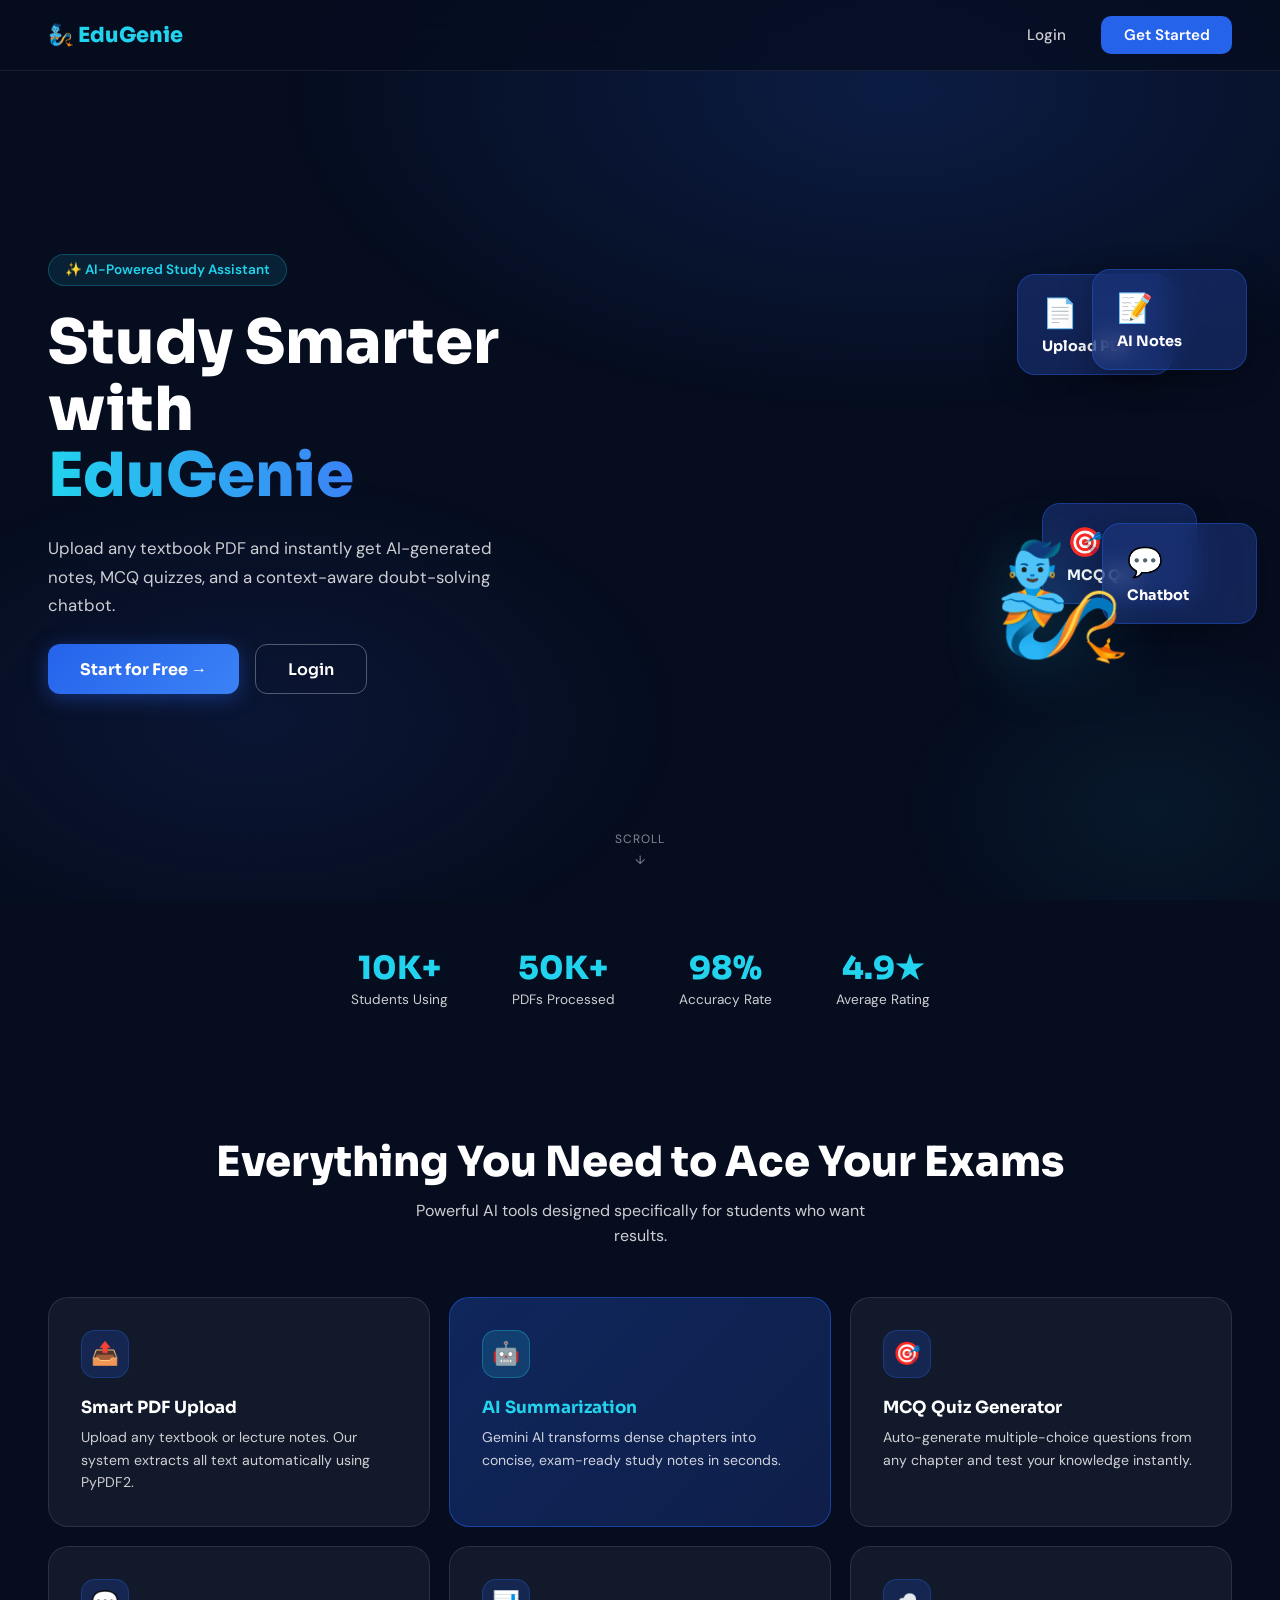
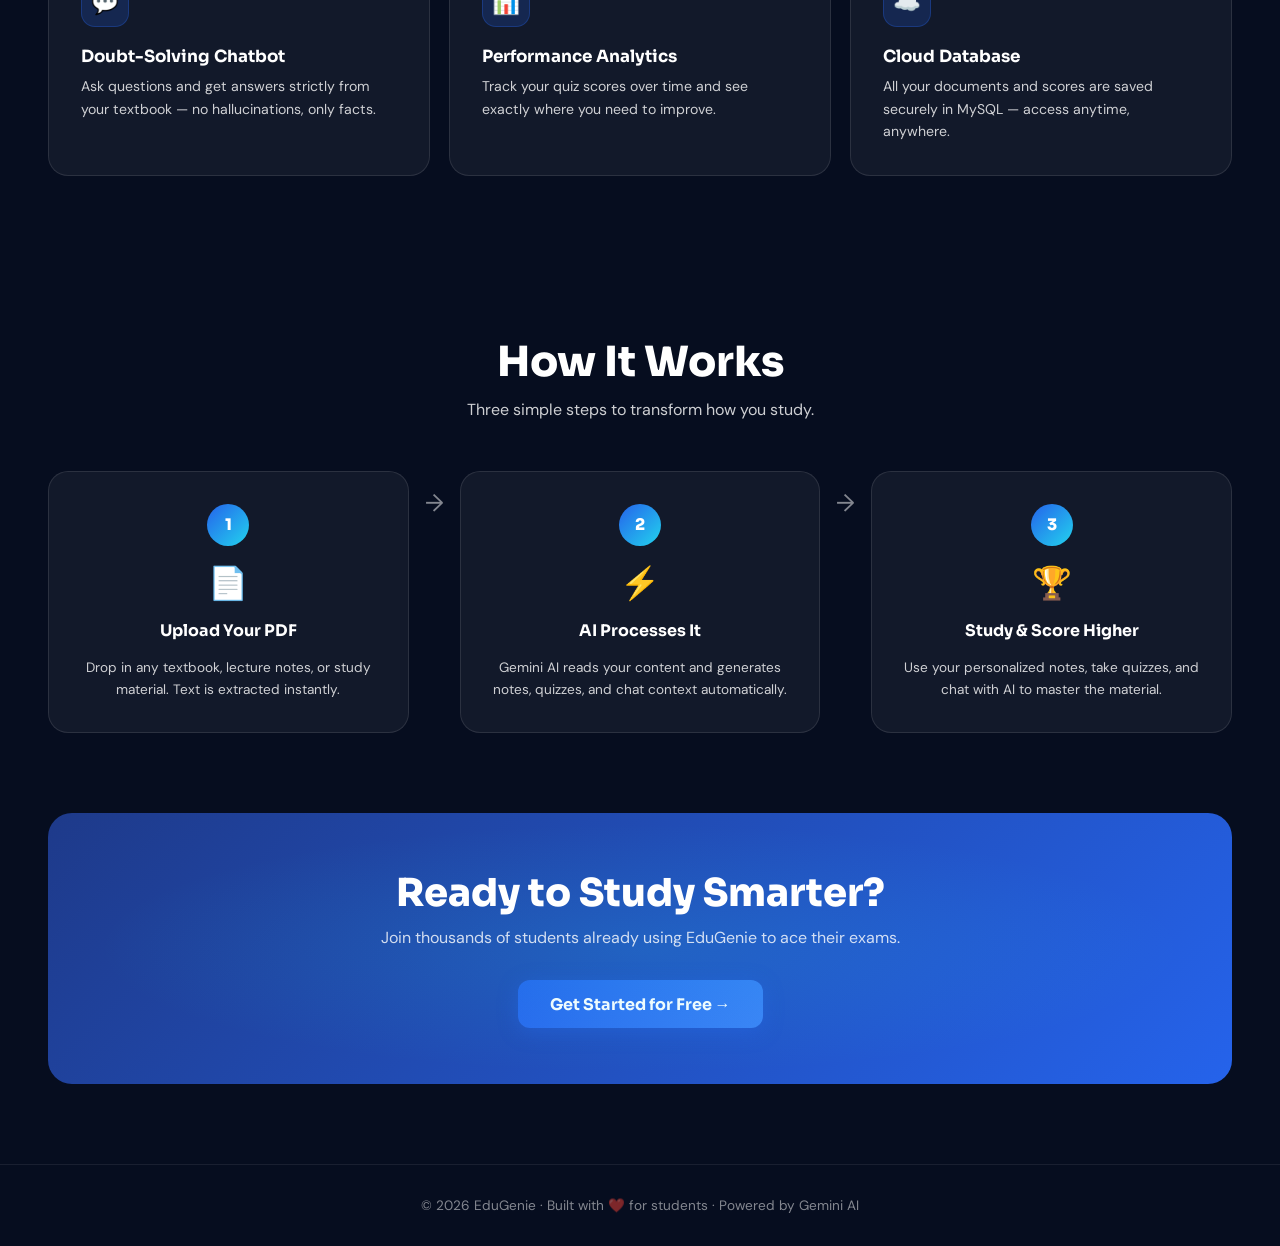
==== templates/landing.html @ 8dbcc5f8 "Initial commit: EduGenie AI Study Companion" ====
<!DOCTYPE html>
<html lang="en">
<head>
    <meta charset="UTF-8" />
    <meta name="viewport" content="width=device-width, initial-scale=1.0"/>
    <title>EduGenie – Study Smarter with AI</title>
    <link href="https://fonts.googleapis.com/css2?family=Sora:wght@400;600;700;800&family=DM+Sans:wght@400;500;600&display=swap" rel="stylesheet"/>
    <style>
        *, *::before, *::after { box-sizing: border-box; margin: 0; padding: 0; }
        :root {
            --navy:      #060D1F;
            --navy2:     #0B1530;
            --navy3:     #0F2050;
            --primary:   #1E3A8A;
            --blue:      #2563EB;
            --blueviv:   #3B82F6;
            --cyan:      #22D3EE;
            --white:     #FFFFFF;
            --w80:       rgba(255,255,255,0.80);
            --w50:       rgba(255,255,255,0.50);
            --w10:       rgba(255,255,255,0.08);
            --card:      rgba(255,255,255,0.05);
            --cardb:     rgba(255,255,255,0.10);
            --fd: 'Sora', sans-serif;
            --fb: 'DM Sans', sans-serif;
        }
        html { scroll-behavior: smooth; }
        body {
            font-family: var(--fb);
            background: var(--navy);
            color: var(--white);
            overflow-x: hidden;
        }
        body::before {
            content: '';
            position: fixed; inset: 0;
            background:
                radial-gradient(ellipse 80% 60% at 70% 10%, rgba(37,99,235,.18) 0%, transparent 60%),
                radial-gradient(ellipse 60% 50% at 20% 80%, rgba(30,58,138,.20) 0%, transparent 55%),
                radial-gradient(ellipse 40% 40% at 90% 90%, rgba(34,211,238,.06) 0%, transparent 50%);
            pointer-events: none; z-index: 0;
        }

        /* NAV */
        nav {
            position: fixed; top: 0; left: 0; right: 0; z-index: 100;
            display: flex; align-items: center; justify-content: space-between;
            padding: 1rem 3rem;
            background: rgba(6,13,31,.75);
            backdrop-filter: blur(16px);
            border-bottom: 1px solid var(--w10);
        }
        .nav-logo {
            display: flex; align-items: center; gap: .6rem;
            font-family: var(--fd); font-size: 1.3rem; font-weight: 800;
            color: var(--cyan); text-decoration: none;
        }
        .nav-actions { display: flex; align-items: center; gap: 1rem; }
        .btn-ghost {
            background: transparent; color: var(--w80); border: none;
            padding: .5rem 1.2rem; font-family: var(--fb); font-size: .95rem;
            font-weight: 500; cursor: pointer; border-radius: 8px;
            text-decoration: none; transition: color .2s;
        }
        .btn-ghost:hover { color: var(--white); }
        .btn-cta {
            background: var(--blue); color: var(--white); border: none;
            padding: .55rem 1.4rem; font-family: var(--fb); font-size: .95rem;
            font-weight: 600; cursor: pointer; border-radius: 10px;
            text-decoration: none; transition: all .2s;
        }
        .btn-cta:hover { background: var(--blueviv); transform: translateY(-1px); box-shadow: 0 6px 20px rgba(37,99,235,.5); }

        /* HERO */
        .hero {
            position: relative; z-index: 1;
            min-height: 100vh;
            display: flex; align-items: center;
            padding: 7rem 3rem 4rem;
            max-width: 1280px; margin: 0 auto; gap: 2rem;
        }
        .hero-left { flex: 1; display: flex; flex-direction: column; gap: 1.5rem; }
        .badge {
            display: inline-flex; align-items: center; gap: .5rem;
            background: rgba(34,211,238,.10); border: 1px solid rgba(34,211,238,.25);
            border-radius: 100px; padding: .4rem 1rem;
            font-size: .85rem; font-weight: 600; color: var(--cyan); width: fit-content;
        }
        .hero h1 {
            font-family: var(--fd); font-size: clamp(2.4rem,5vw,3.8rem);
            font-weight: 800; line-height: 1.1; color: var(--white);
        }
        .hero h1 .hl {
            background: linear-gradient(90deg, var(--cyan), var(--blueviv));
            -webkit-background-clip: text; -webkit-text-fill-color: transparent; background-clip: text;
        }
        .hero p { font-size: 1.05rem; color: var(--w80); line-height: 1.7; max-width: 480px; }
        .hero-btns { display: flex; gap: 1rem; flex-wrap: wrap; }
        .btn-hp {
            background: linear-gradient(135deg, var(--blue), var(--blueviv));
            color: var(--white); border: none; padding: .85rem 2rem;
            font-family: var(--fd); font-size: 1rem; font-weight: 700;
            cursor: pointer; border-radius: 12px; transition: all .25s;
            text-decoration: none; display: inline-flex; align-items: center; gap: .5rem;
            box-shadow: 0 4px 20px rgba(37,99,235,.4);
        }
        .btn-hp:hover { transform: translateY(-2px); box-shadow: 0 8px 30px rgba(37,99,235,.6); }
        .btn-ho {
            background: transparent; color: var(--white);
            border: 1.5px solid rgba(255,255,255,.3);
            padding: .85rem 2rem; font-family: var(--fd); font-size: 1rem; font-weight: 600;
            cursor: pointer; border-radius: 12px; transition: all .25s;
            text-decoration: none; display: inline-flex; align-items: center;
        }
        .btn-ho:hover { background: var(--w10); border-color: rgba(255,255,255,.5); }

        /* FLOATING CARDS */
        .hero-right {
            flex: 1; position: relative; height: 440px;
            display: flex; align-items: center; justify-content: center;
        }
        .fc {
            position: absolute;
            background: rgba(30,58,138,.5); backdrop-filter: blur(12px);
            border: 1px solid rgba(37,99,235,.4); border-radius: 18px;
            padding: 1.2rem 1.5rem; min-width: 155px;
            box-shadow: 0 8px 32px rgba(0,0,0,.3);
            animation: float 6s ease-in-out infinite;
        }
        .fc .fi { font-size: 1.8rem; margin-bottom: .3rem; }
        .fc .fl { font-family: var(--fd); font-size: .9rem; font-weight: 700; color: var(--white); }
        .fc1 { top: 20px;  right: 60px;  animation-delay: 0s; }
        .fc2 { top: 15px;  right:-15px;  animation-delay: 1.5s; }
        .fc3 { bottom:90px; right:35px;  animation-delay: 0.8s; }
        .fc4 { bottom:70px; right:-25px; animation-delay: 2.2s; }
        .mascot {
            position: absolute; bottom: 20px; right: 100px;
            font-size: 7rem; animation: float 4s ease-in-out infinite;
            animation-delay: .5s; filter: drop-shadow(0 10px 30px rgba(34,211,238,.2));
        }
        @keyframes float { 0%,100%{transform:translateY(0)} 50%{transform:translateY(-12px)} }

        .scroll-hint {
            position: absolute; bottom: 2rem; left: 50%; transform: translateX(-50%);
            color: var(--w50); font-size: .75rem; letter-spacing: 1px;
            text-transform: uppercase; animation: pulse 2s ease-in-out infinite;
            display: flex; flex-direction: column; align-items: center; gap: .3rem;
        }
        @keyframes pulse { 0%,100%{opacity:.4} 50%{opacity:1} }

        /* STATS */
        .stats {
            position: relative; z-index: 1;
            display: flex; justify-content: center; gap: 4rem;
            padding: 3rem; flex-wrap: wrap;
        }
        .stat { text-align: center; }
        .stat-num { font-family: var(--fd); font-size: 2rem; font-weight: 800; color: var(--cyan); }
        .stat-lbl { font-size: .85rem; color: var(--w80); margin-top: .2rem; }

        /* SECTION */
        .section {
            position: relative; z-index: 1;
            padding: 5rem 3rem; max-width: 1280px; margin: 0 auto;
        }
        .sec-hdr { text-align: center; margin-bottom: 3rem; }
        .sec-hdr h2 {
            font-family: var(--fd); font-size: clamp(1.8rem,3.5vw,2.6rem);
            font-weight: 800; color: var(--white); margin-bottom: .6rem;
        }
        .sec-hdr p { color: var(--w80); font-size: 1rem; max-width: 500px; margin: 0 auto; line-height: 1.6; }

        /* FEATURE GRID */
        .feat-grid {
            display: grid; grid-template-columns: repeat(3,1fr); gap: 1.2rem;
        }
        .feat-card {
            background: var(--card); border: 1px solid var(--cardb);
            border-radius: 20px; padding: 2rem;
            transition: all .3s; position: relative; overflow: hidden;
        }
        .feat-card::before {
            content: ''; position: absolute; inset: 0;
            background: linear-gradient(135deg,rgba(37,99,235,.12),transparent);
            opacity: 0; transition: opacity .3s;
        }
        .feat-card:hover { border-color: rgba(37,99,235,.5); transform: translateY(-4px); box-shadow: 0 12px 40px rgba(37,99,235,.2); }
        .feat-card:hover::before { opacity: 1; }
        .feat-card.featured { background: linear-gradient(135deg,rgba(37,99,235,.3),rgba(30,58,138,.4)); border-color: rgba(37,99,235,.5); }
        .feat-icon {
            width: 48px; height: 48px; border-radius: 14px;
            background: rgba(37,99,235,.2); border: 1px solid rgba(37,99,235,.3);
            display: flex; align-items: center; justify-content: center;
            font-size: 1.4rem; margin-bottom: 1.2rem;
        }
        .feat-card.featured .feat-icon { background: rgba(34,211,238,.15); border-color: rgba(34,211,238,.3); }
        .feat-card h3 { font-family: var(--fd); font-size: 1.05rem; font-weight: 700; color: var(--white); margin-bottom: .5rem; }
        .feat-card.featured h3 { color: var(--cyan); }
        .feat-card p { font-size: .88rem; color: var(--w80); line-height: 1.6; }

        /* HOW IT WORKS */
        .steps { display: flex; gap: 1rem; align-items: stretch; margin-top: 2.5rem; }
        .step {
            flex: 1; display: flex; flex-direction: column; align-items: center;
            text-align: center; gap: 1rem; padding: 2rem 1.5rem;
            background: var(--card); border: 1px solid var(--cardb); border-radius: 20px;
        }
        .step-num {
            width: 42px; height: 42px; border-radius: 50%;
            background: linear-gradient(135deg, var(--blue), var(--cyan));
            display: flex; align-items: center; justify-content: center;
            font-family: var(--fd); font-weight: 800; font-size: 1rem; color: var(--white);
        }
        .step h4 { font-family: var(--fd); font-size: 1rem; font-weight: 700; color: var(--white); }
        .step p { font-size: .85rem; color: var(--w80); line-height: 1.6; }
        .step-arr { color: var(--w50); font-size: 1.5rem; padding-top: 1rem; flex-shrink: 0; }

        /* CTA BANNER */
        .cta {
            position: relative; z-index: 1;
            margin: 0 3rem 5rem;
            background: linear-gradient(135deg, var(--primary), var(--blue));
            border-radius: 24px; padding: 3.5rem; text-align: center; overflow: hidden;
        }
        .cta::before {
            content: ''; position: absolute; inset: 0;
            background: radial-gradient(ellipse at center, rgba(34,211,238,.15) 0%, transparent 65%);
        }
        .cta h2 { font-family: var(--fd); font-size: clamp(1.6rem,3vw,2.4rem); font-weight: 800; color: var(--white); margin-bottom: .6rem; position: relative; }
        .cta p  { color: var(--w80); margin-bottom: 2rem; font-size: 1rem; position: relative; }

        footer {
            position: relative; z-index: 1; text-align: center; padding: 2rem;
            color: var(--w50); font-size: .85rem; border-top: 1px solid var(--w10);
        }

        @media (max-width: 900px) {
            nav { padding: 1rem 1.5rem; }
            .hero { flex-direction: column; padding: 6rem 1.5rem 3rem; }
            .hero-right { display: none; }
            .feat-grid { grid-template-columns: 1fr; }
            .steps { flex-direction: column; }
            .step-arr { display: none; }
            .section { padding: 3rem 1.5rem; }
            .cta { margin: 0 1.5rem 3rem; padding: 2.5rem 1.5rem; }
            .stats { gap: 2rem; padding: 2rem 1.5rem; }
        }
        @media (min-width:901px) and (max-width:1100px) { .feat-grid { grid-template-columns: repeat(2,1fr); } }
    </style>
</head>
<body>

<nav>
    <a href="/" class="nav-logo">🧞 EduGenie</a>
    <div class="nav-actions">
        <a href="/login" class="btn-ghost">Login</a>
        <a href="/login" class="btn-cta">Get Started</a>
    </div>
</nav>

<!-- HERO -->
<section class="hero">
    <div class="hero-left">
        <div class="badge">✨ AI-Powered Study Assistant</div>
        <h1>Study Smarter with<br/><span class="hl">EduGenie</span></h1>
        <p>Upload any textbook PDF and instantly get AI-generated notes, MCQ quizzes, and a context-aware doubt-solving chatbot.</p>
        <div class="hero-btns">
            <a href="/login" class="btn-hp">Start for Free →</a>
            <a href="/login" class="btn-ho">Login</a>
        </div>
    </div>
    <div class="hero-right">
        <div class="fc fc1"><div class="fi">📄</div><div class="fl">Upload PDF</div></div>
        <div class="fc fc2"><div class="fi">📝</div><div class="fl">AI Notes</div></div>
        <div class="fc fc3"><div class="fi">🎯</div><div class="fl">MCQ Quiz</div></div>
        <div class="fc fc4"><div class="fi">💬</div><div class="fl">Chatbot</div></div>
        <div class="mascot">🧞</div>
    </div>
    <div class="scroll-hint"><span>scroll</span>↓</div>
</section>

<!-- STATS -->
<div class="stats">
    <div class="stat"><div class="stat-num">10K+</div><div class="stat-lbl">Students Using</div></div>
    <div class="stat"><div class="stat-num">50K+</div><div class="stat-lbl">PDFs Processed</div></div>
    <div class="stat"><div class="stat-num">98%</div><div class="stat-lbl">Accuracy Rate</div></div>
    <div class="stat"><div class="stat-num">4.9★</div><div class="stat-lbl">Average Rating</div></div>
</div>

<!-- FEATURES -->
<section class="section" id="features">
    <div class="sec-hdr">
        <h2>Everything You Need to Ace Your Exams</h2>
        <p>Powerful AI tools designed specifically for students who want results.</p>
    </div>
    <div class="feat-grid">
        <div class="feat-card">
            <div class="feat-icon">📤</div>
            <h3>Smart PDF Upload</h3>
            <p>Upload any textbook or lecture notes. Our system extracts all text automatically using PyPDF2.</p>
        </div>
        <div class="feat-card featured">
            <div class="feat-icon">🤖</div>
            <h3>AI Summarization</h3>
            <p>Gemini AI transforms dense chapters into concise, exam-ready study notes in seconds.</p>
        </div>
        <div class="feat-card">
            <div class="feat-icon">🎯</div>
            <h3>MCQ Quiz Generator</h3>
            <p>Auto-generate multiple-choice questions from any chapter and test your knowledge instantly.</p>
        </div>
        <div class="feat-card">
            <div class="feat-icon">💬</div>
            <h3>Doubt-Solving Chatbot</h3>
            <p>Ask questions and get answers strictly from your textbook — no hallucinations, only facts.</p>
        </div>
        <div class="feat-card">
            <div class="feat-icon">📊</div>
            <h3>Performance Analytics</h3>
            <p>Track your quiz scores over time and see exactly where you need to improve.</p>
        </div>
        <div class="feat-card">
            <div class="feat-icon">☁️</div>
            <h3>Cloud Database</h3>
            <p>All your documents and scores are saved securely in MySQL — access anytime, anywhere.</p>
        </div>
    </div>
</section>

<!-- HOW IT WORKS -->
<section class="section">
    <div class="sec-hdr">
        <h2>How It Works</h2>
        <p>Three simple steps to transform how you study.</p>
    </div>
    <div class="steps">
        <div class="step">
            <div class="step-num">1</div>
            <div style="font-size:2rem">📄</div>
            <h4>Upload Your PDF</h4>
            <p>Drop in any textbook, lecture notes, or study material. Text is extracted instantly.</p>
        </div>
        <div class="step-arr">→</div>
        <div class="step">
            <div class="step-num">2</div>
            <div style="font-size:2rem">⚡</div>
            <h4>AI Processes It</h4>
            <p>Gemini AI reads your content and generates notes, quizzes, and chat context automatically.</p>
        </div>
        <div class="step-arr">→</div>
        <div class="step">
            <div class="step-num">3</div>
            <div style="font-size:2rem">🏆</div>
            <h4>Study & Score Higher</h4>
            <p>Use your personalized notes, take quizzes, and chat with AI to master the material.</p>
        </div>
    </div>
</section>

<!-- CTA -->
<div class="cta">
    <h2>Ready to Study Smarter?</h2>
    <p>Join thousands of students already using EduGenie to ace their exams.</p>
    <a href="/login" class="btn-hp">Get Started for Free →</a>
</div>

<footer>© 2026 EduGenie · Built with ❤️ for students · Powered by Gemini AI</footer>

</body>
</html>
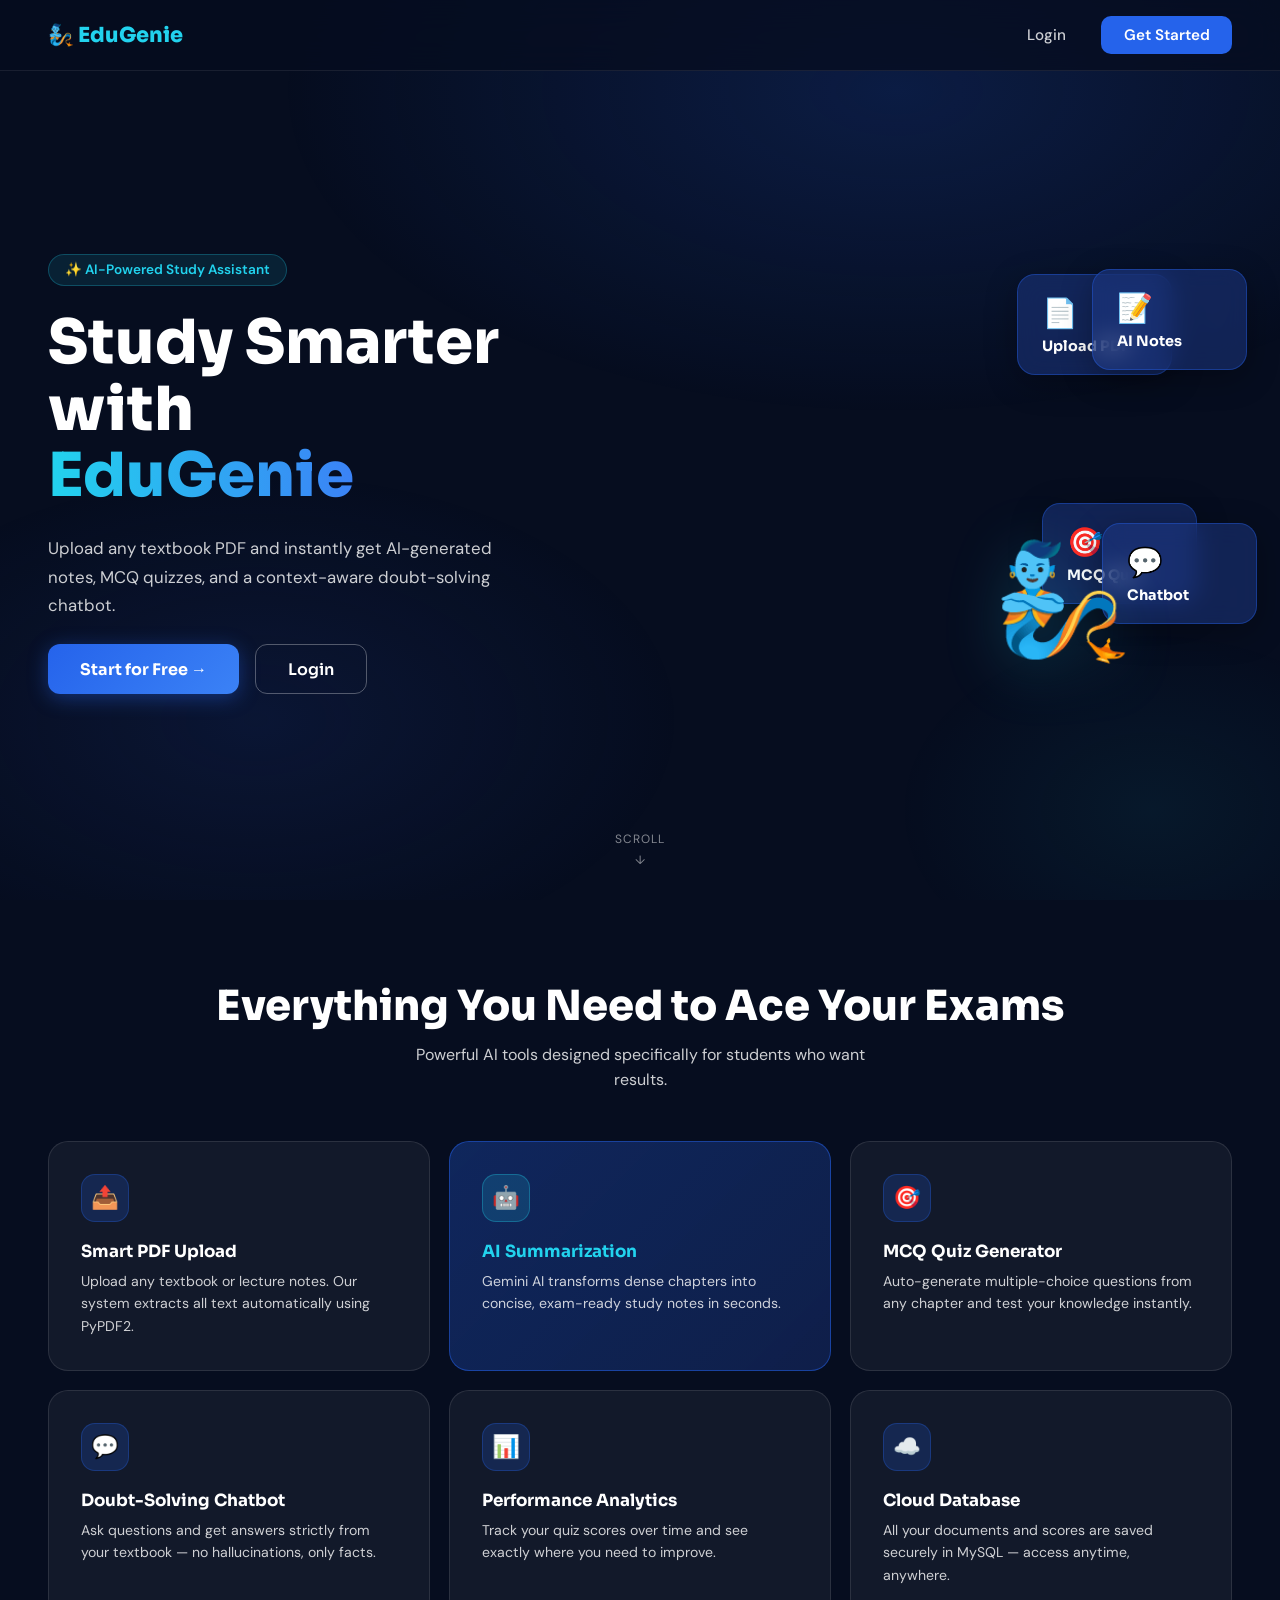
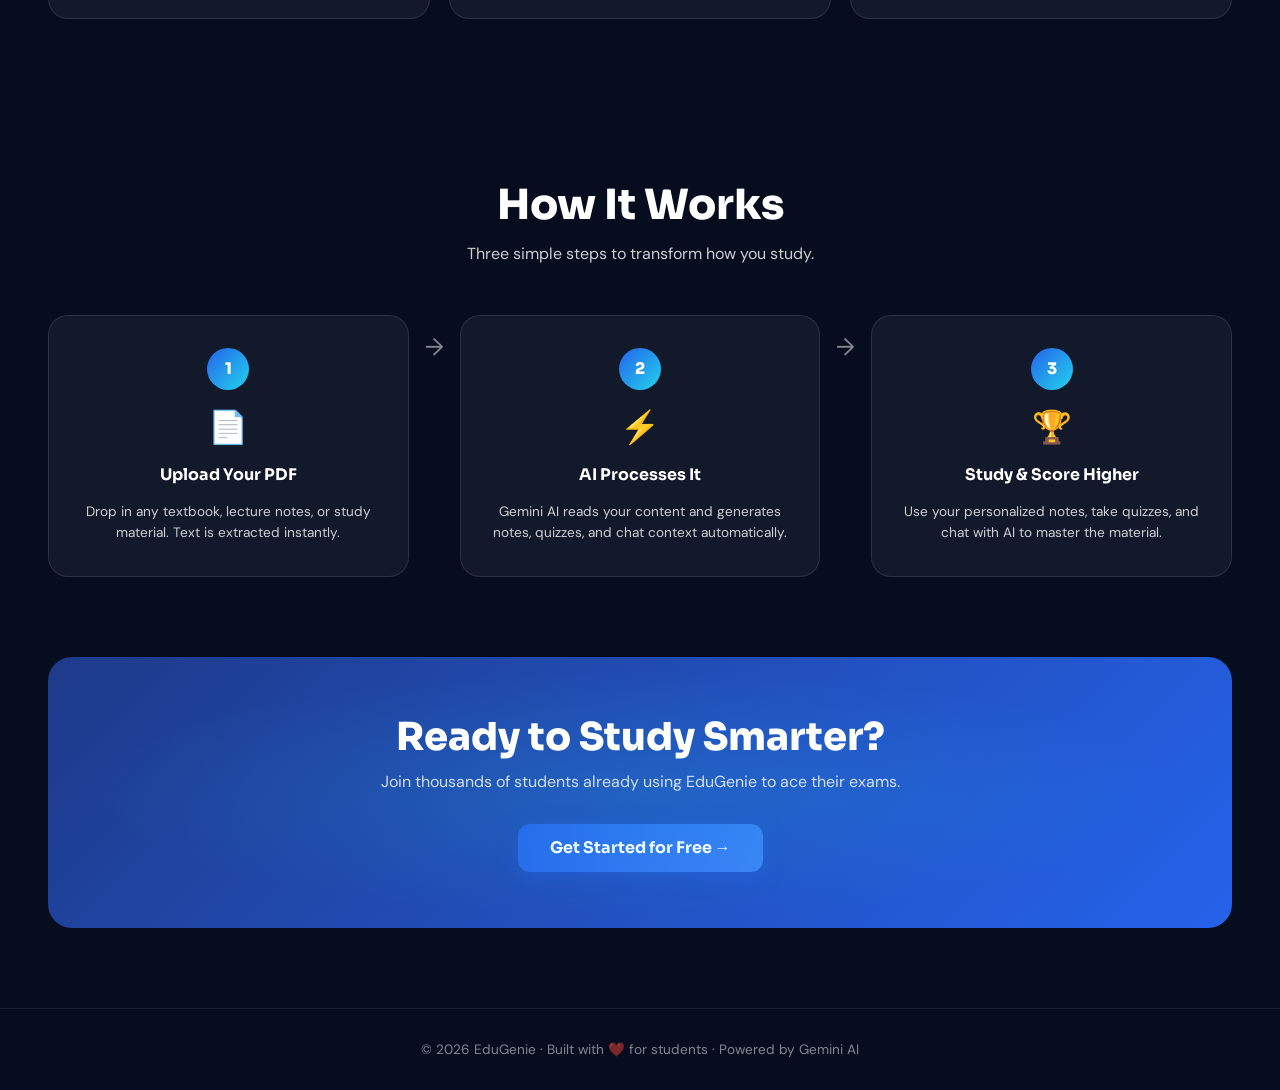
==== commit 203a4ecb: "remove stats section" ====
--- a/templates/landing.html
+++ b/templates/landing.html
@@ -148,16 +148,7 @@
         }
         @keyframes pulse { 0%,100%{opacity:.4} 50%{opacity:1} }
 
-        /* STATS */
-        .stats {
-            position: relative; z-index: 1;
-            display: flex; justify-content: center; gap: 4rem;
-            padding: 3rem; flex-wrap: wrap;
-        }
-        .stat { text-align: center; }
-        .stat-num { font-family: var(--fd); font-size: 2rem; font-weight: 800; color: var(--cyan); }
-        .stat-lbl { font-size: .85rem; color: var(--w80); margin-top: .2rem; }
-
+       
         /* SECTION */
         .section {
             position: relative; z-index: 1;
@@ -279,13 +270,7 @@
     <div class="scroll-hint"><span>scroll</span>↓</div>
 </section>
 
-<!-- STATS -->
-<div class="stats">
-    <div class="stat"><div class="stat-num">10K+</div><div class="stat-lbl">Students Using</div></div>
-    <div class="stat"><div class="stat-num">50K+</div><div class="stat-lbl">PDFs Processed</div></div>
-    <div class="stat"><div class="stat-num">98%</div><div class="stat-lbl">Accuracy Rate</div></div>
-    <div class="stat"><div class="stat-num">4.9★</div><div class="stat-lbl">Average Rating</div></div>
-</div>
+
 
 <!-- FEATURES -->
 <section class="section" id="features">
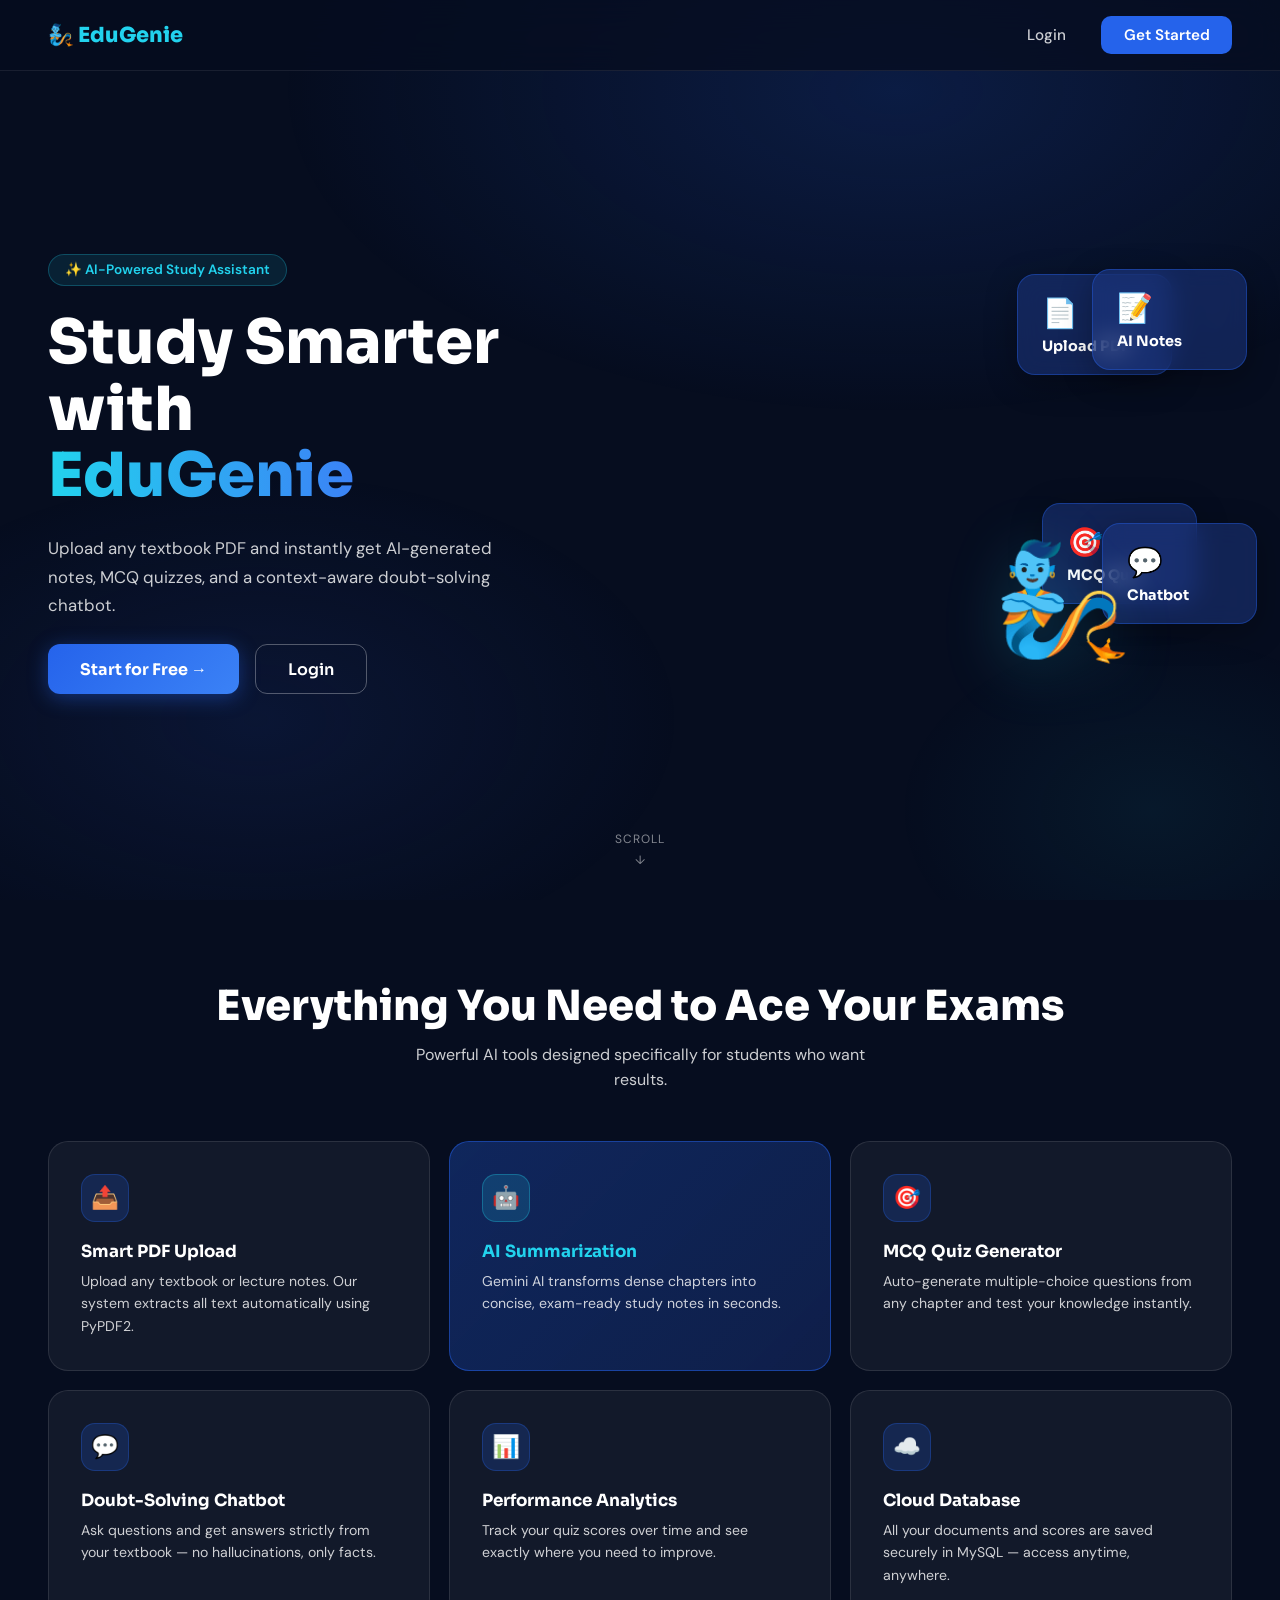
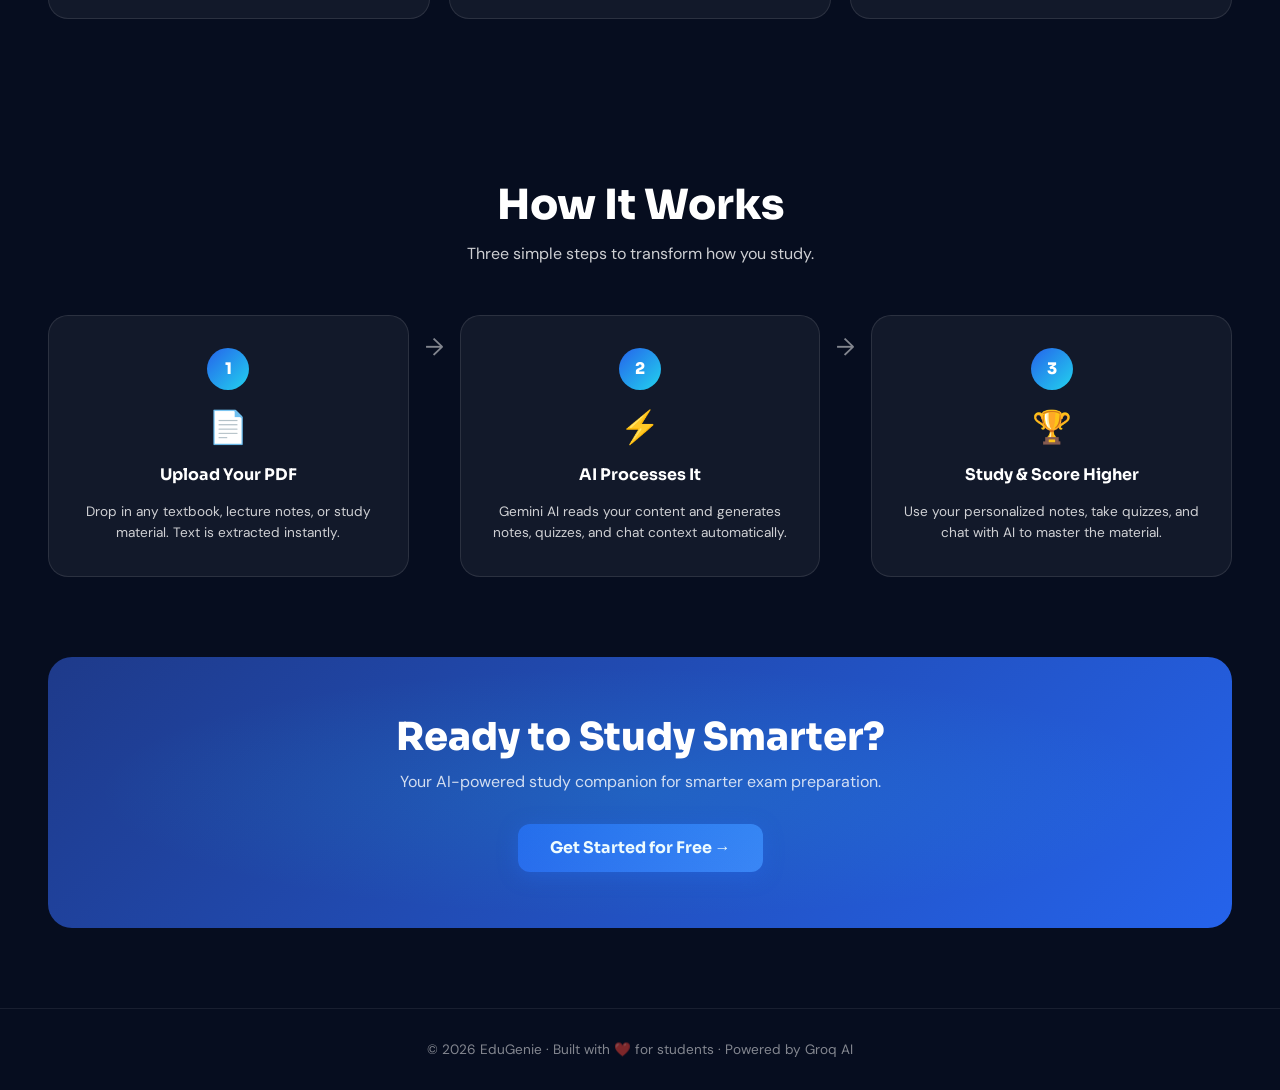
==== commit 2c1de698: "update landing page text" ====
--- a/templates/landing.html
+++ b/templates/landing.html
@@ -345,11 +345,11 @@
 <!-- CTA -->
 <div class="cta">
     <h2>Ready to Study Smarter?</h2>
-    <p>Join thousands of students already using EduGenie to ace their exams.</p>
+    <p>Your AI-powered study companion for smarter exam preparation.</p>
     <a href="/login" class="btn-hp">Get Started for Free →</a>
 </div>
 
-<footer>© 2026 EduGenie · Built with ❤️ for students · Powered by Gemini AI</footer>
+<footer>© 2026 EduGenie · Built with ❤️ for students · Powered by Groq AI</footer>
 
 </body>
 </html>
